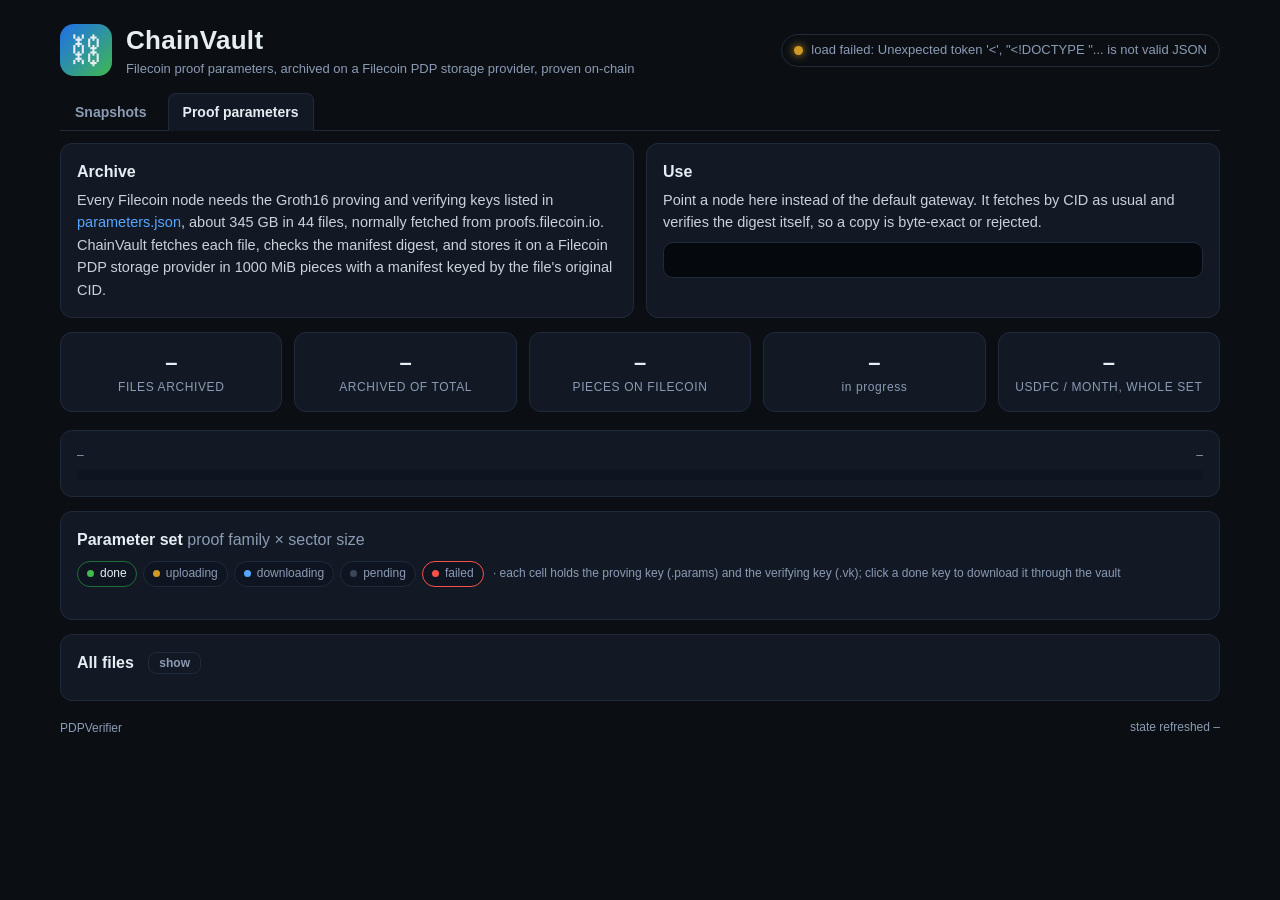
==== site/public/params.html @ 3fab4d81 "params page: correct set size (345 GB), in-progress label case" ====
<!doctype html>
<html lang="en">
<head>
<meta charset="utf-8">
<meta name="viewport" content="width=device-width, initial-scale=1">
<title>⛓ ChainVault · proof parameters</title>
<link rel="stylesheet" href="style.css">
<link rel="icon" type="image/svg+xml" href="favicon.svg">
</head>
<body>
<header>
  <div class="brand">
    <div class="logo">⛓</div>
    <div>
      <h1>ChainVault</h1>
      <div class="sub">Filecoin proof parameters, archived on a Filecoin PDP storage provider, proven on-chain</div>
    </div>
  </div>
  <div class="pill" id="livepill"><span class="dot"></span><span id="livetext">connecting</span></div>
</header>
<nav class="tabs"><a href="/">Snapshots</a><a class="active" href="/params.html">Proof parameters</a></nav>

<section class="intro">
  <div class="card"><h2>Archive</h2><p>Every Filecoin node needs the Groth16 proving and verifying keys listed in <a href="https://github.com/filecoin-project/filecoin-ffi/blob/master/parameters.json">parameters.json</a>, about 345 GB in 44 files, normally fetched from proofs.filecoin.io. ChainVault fetches each file, checks the manifest digest, and stores it on a Filecoin PDP storage provider in 1000 MiB pieces with a manifest keyed by the file's original CID.</p></div>
  <div class="card"><h2>Use</h2><p>Point a node here instead of the default gateway. It fetches by CID as usual and verifies the digest itself, so a copy is byte-exact or rejected.</p><div id="usebox" class="cmdbox"></div></div>
</section>

<section class="counters n5">
  <div class="counter"><div class="n" id="c-files">–</div><div class="l">files archived</div></div>
  <div class="counter"><div class="n" id="c-bytes">–</div><div class="l">archived of total</div></div>
  <div class="counter"><div class="n" id="c-pieces">–</div><div class="l">pieces on Filecoin</div></div>
  <div class="counter"><div class="n" id="c-inprogress">–</div><div class="l" id="l-inprogress" style="text-transform:none">in progress</div></div>
  <div class="counter"><div class="n" id="c-cost">–</div><div class="l">USDFC / month, whole set</div></div>
</section>

<section class="card progresscard">
  <div class="row between"><span id="progress-label" class="small muted">–</span><span id="progress-pct" class="small muted">–</span></div>
  <div class="bar big"><i id="progress-bar" style="width:0%"></i></div>
</section>

<section class="grid">
  <div class="card wide">
    <h2>Parameter set <span class="muted">proof family × sector size</span></h2>
    <div class="legend small muted"><span class="chip done">done</span><span class="chip uploading">uploading</span><span class="chip downloading">downloading</span><span class="chip pending">pending</span><span class="chip failed">failed</span> · each cell holds the proving key (.params) and the verifying key (.vk); click a done key to download it through the vault</div>
    <div style="overflow-x:auto"><table class="matrix" id="matrix"></table></div>
  </div>
  <div class="card wide">
    <h2>All files <button id="togglelist" class="secondary small-btn">show</button></h2>
    <div id="filelist" hidden></div>
  </div>
</section>

<footer>
  <span>PDPVerifier <code id="verifier"></code></span>
  <span>state refreshed <span id="refreshed">–</span></span>
</footer>
<script src="params.js"></script>
</body>
</html>
---- site/public/style.css ----
:root { --bg:#0b0f14; --card:#121924; --line:#1f2a3a; --fg:#e6edf3; --muted:#8b9bb4; --accent:#3fb950; --accent2:#58a6ff; --warn:#d29922; --bad:#f85149; }
* { box-sizing:border-box }
body { margin:0 auto; width:1200px; background:var(--bg); color:var(--fg); font:15px/1.45 -apple-system,Segoe UI,Roboto,Helvetica,Arial,sans-serif; padding:0 20px 40px }
html { background:var(--bg) }
header { display:flex; justify-content:space-between; align-items:center; padding:22px 0 10px; flex-wrap:wrap; gap:12px }
.brand { display:flex; gap:14px; align-items:center }
.logo { font-size:34px; width:52px; height:52px; display:grid; place-items:center; background:linear-gradient(135deg,#1f6feb,#3fb950); border-radius:14px }
h1 { margin:0; font-size:26px; letter-spacing:.3px }
.sub { color:var(--muted); font-size:13px }
.pill { display:flex; gap:8px; align-items:center; border:1px solid var(--line); border-radius:999px; padding:6px 12px; font-size:13px; color:var(--muted) }
.pill .dot { width:9px; height:9px; border-radius:50%; background:var(--warn); box-shadow:0 0 8px var(--warn) }
.pill.ok .dot { background:var(--accent); box-shadow:0 0 10px var(--accent); animation:pulse 2s infinite }
@keyframes pulse { 0%,100%{opacity:1} 50%{opacity:.45} }
.tabs { display:flex; gap:6px; margin:4px 0 12px; border-bottom:1px solid var(--line) }
.tabs a { padding:8px 14px; color:var(--muted); text-decoration:none; border:1px solid transparent; border-bottom:0; border-radius:8px 8px 0 0; font-weight:600; font-size:14px }
.tabs a.active { color:var(--fg); background:var(--card); border-color:var(--line); margin-bottom:-1px }
.tabs a:hover { color:var(--fg); text-decoration:none }
.counters.n5 { grid-template-columns:repeat(5,minmax(0,1fr)) }
.progresscard { margin-bottom:14px } .row.between { justify-content:space-between; margin-bottom:6px }
.bar.big { height:10px; margin:0 }
.legend { margin:0 0 10px } .legend .chip { margin-right:6px }
.chip { display:inline-flex; align-items:center; gap:6px; padding:3px 9px; border-radius:999px; border:1px solid var(--line); font-size:12px; color:var(--muted); background:#0e1520; text-decoration:none; white-space:nowrap }
.chip::before { content:""; width:7px; height:7px; border-radius:50%; background:#3b4656 }
.chip.done { color:var(--fg); border-color:#1f6f3b } .chip.done::before { background:var(--accent) }
.chip.uploading::before, .chip.splitting::before { background:var(--warn); animation:pulse 1.5s infinite }
.chip.downloading::before { background:var(--accent2); animation:pulse 1.5s infinite }
.chip.failed { border-color:var(--bad) } .chip.failed::before { background:var(--bad) }
a.chip:hover { color:var(--fg); border-color:var(--accent2); text-decoration:none }
.matrix { width:100%; border-collapse:separate; border-spacing:0; font-size:13px }
.matrix th { color:var(--muted); font-weight:500; text-align:left; padding:8px 10px; border-bottom:1px solid var(--line); white-space:nowrap }
.matrix th.fam { width:230px } .matrix th.sec { text-align:center }
.matrix td { padding:10px; border-bottom:1px solid var(--line); vertical-align:top }
.matrix td.fam { color:var(--fg); font-weight:600 } .matrix td.fam small { display:block; color:var(--muted); font-weight:400; font-family:ui-monospace,SFMono-Regular,Menlo,Consolas,monospace; font-size:11px; margin-top:2px }
.matrix td.cell { text-align:center } .matrix td.cell .chip { margin:2px 0 } .matrix td.cell .chip b { font-weight:600 } .matrix td.cell .chip span { color:var(--muted) }
.matrix td.empty { color:#3b4656; text-align:center }
.filelist table { width:100%; font-size:12.5px } .filelist td.mono { font-family:ui-monospace,SFMono-Regular,Menlo,Consolas,monospace; font-size:12px } .filelist td { white-space:nowrap } .filelist td.mono.name { max-width:520px; overflow:hidden; text-overflow:ellipsis }
.intro { margin:12px 0 14px; display:grid; grid-template-columns:1fr 1fr; gap:12px }
.intro .card p { margin:0; color:#c9d1d9; font-size:14.5px; line-height:1.55 }
.intro .card h2 { margin-bottom:6px }
.counters { display:grid; grid-template-columns:repeat(7,minmax(0,1fr)); gap:12px; margin:14px 0 18px }
.counter { background:var(--card); border:1px solid var(--line); border-radius:12px; padding:14px 16px; text-align:center }
.counter .n { font-size:22px; font-weight:700; font-variant-numeric:tabular-nums; white-space:nowrap; letter-spacing:-.2px }
.counter { padding:14px 14px }
.counter .l { color:var(--muted); font-size:12px; text-transform:uppercase; letter-spacing:.6px }
.grid { display:grid; grid-template-columns:1fr 1fr; gap:14px }
.card { background:var(--card); border:1px solid var(--line); border-radius:12px; padding:16px }
.card.wide { grid-column:1 / -1 }
h2 { margin:0 0 10px; font-size:16px }
.muted { color:var(--muted); font-weight:400 } .small { font-size:12px }
.snap { border-top:1px solid var(--line); padding:12px 0 }
.snap:first-child { border-top:0 }
.snap .head { display:flex; justify-content:space-between; flex-wrap:wrap; gap:8px; align-items:baseline }
.snap .h { font-size:18px; font-weight:700 } .snap .h small { color:var(--muted); font-weight:400; font-size:13px; margin-left:8px }
.tag { display:inline-block; font-size:11px; padding:2px 8px; border-radius:999px; border:1px solid var(--line); color:var(--muted); margin-left:6px }
.tag.done { color:var(--accent); border-color:var(--accent) } .tag.failed { color:var(--bad); border-color:var(--bad) } .tag.pruned { color:var(--muted) } .tag.warn-tag { color:var(--warn); border-color:var(--warn) } .tag.uploading,.tag.downloading,.tag.splitting { color:var(--warn); border-color:var(--warn) }
.kv { display:grid; grid-template-columns:130px 1fr; gap:3px 10px; font-size:13px; margin-top:6px }
.kv .k { color:var(--muted) }
code, .cmd { font-family:ui-monospace,SFMono-Regular,Menlo,Consolas,monospace; font-size:12.5px }
.cid { word-break:break-all }
a { color:var(--accent2); text-decoration:none } a:hover { text-decoration:underline }
details summary { cursor:pointer; color:var(--muted); font-size:13px }
table { width:100%; border-collapse:collapse; font-size:12.5px; margin-top:6px }
th, td { text-align:left; padding:4px 6px; border-bottom:1px solid var(--line); vertical-align:top }
th { color:var(--muted); font-weight:500 }
.ds { border-top:1px solid var(--line); padding:10px 0 }
.ds:first-child { border-top:0 }
.ds .t { display:flex; justify-content:space-between; align-items:baseline }
.bar { height:6px; background:#0e1520; border-radius:3px; overflow:hidden; margin:6px 0 }
.bar > i { display:block; height:100%; background:linear-gradient(90deg,var(--accent2),var(--accent)) }
.ok { color:var(--accent) } .bad { color:var(--bad) } .warn { color:var(--warn) }
.chainlist { display:flex; flex-direction:column; gap:0; margin-top:8px }
.link { padding:6px 10px; border:1px solid var(--line); border-radius:8px; background:#0e1520; font-size:12px }
.arrow { text-align:center; color:var(--muted); font-size:12px; line-height:1 }
.row { display:flex; gap:8px; align-items:center; flex-wrap:wrap; margin-bottom:8px }
input { background:#0e1520; border:1px solid var(--line); color:var(--fg); padding:8px 10px; border-radius:8px; min-width:220px }
button { background:var(--accent2); color:#04101e; border:0; padding:9px 14px; border-radius:8px; font-weight:600; cursor:pointer }
button:disabled { opacity:.5; cursor:default }
button.secondary { background:transparent; color:var(--muted); border:1px solid var(--line) }
button.small-btn { font-size:12px; padding:3px 10px; margin-left:10px; vertical-align:middle }
.snap.compact { padding:6px 0; display:flex; gap:14px; align-items:baseline; font-size:13px }
.snap.compact .h { font-size:14px }
.log .l-ts { color:#566579 } .log .l-ok { color:var(--accent) } .log .l-bad { color:var(--bad) } .log .l-warn { color:var(--warn) } .log .l-cmd { color:var(--accent2) } .log .l-forest { color:#b392f0 } .log .l-step { color:#c9d1d9 }
.log { background:#05080c; border:1px solid var(--line); border-radius:8px; padding:12px; height:280px; overflow:auto; margin:0 0 8px; white-space:pre-wrap; font-size:12.5px }
.cmdbox { position:relative; background:#05080c; border:1px solid var(--line); border-radius:10px; margin:8px 0 0; padding:16px 18px 18px; font-family:ui-monospace,SFMono-Regular,Menlo,Consolas,monospace; font-size:13px; line-height:1.8; white-space:pre-wrap; word-break:break-all; color:#e6edf3 }
.cmdbox .copy { position:absolute; top:10px; right:10px; background:#0b1119; color:var(--muted); border:1px solid var(--line); padding:3px 10px; font-size:12px; font-weight:500 }
.cmdbox .copy:hover { color:var(--fg) }
.cmdbox .prompt { color:var(--accent); user-select:none; margin-right:10px }
.cmdbox .kw { color:var(--accent2) } .cmdbox .flag { color:#b392f0 } .cmdbox .url { color:#79c0ff } .cmdbox .cm { color:#566579; display:block; margin-top:10px }
footer { display:flex; justify-content:space-between; color:var(--muted); font-size:12px; margin-top:18px; flex-wrap:wrap; gap:8px }
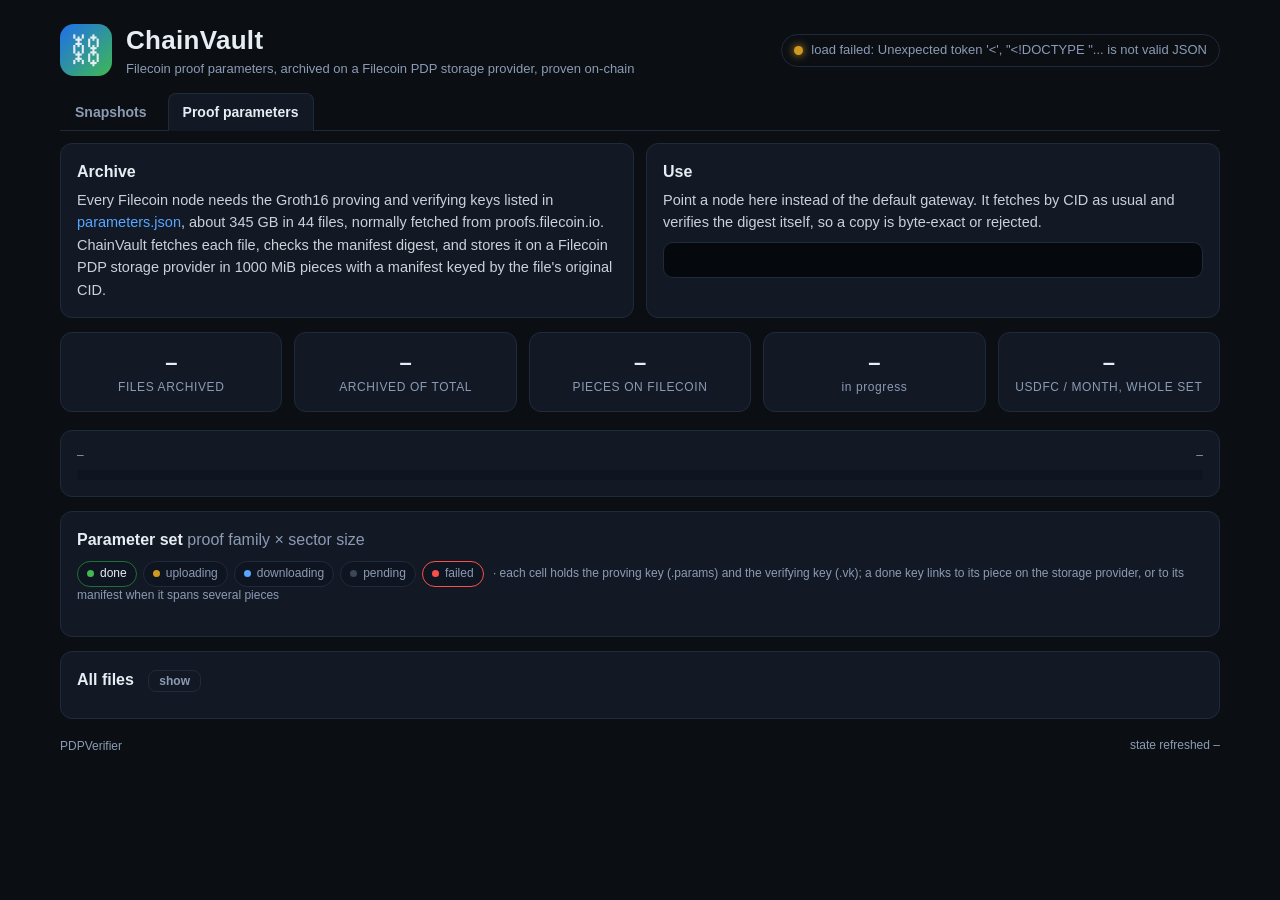
==== commit e1f2d322: "params: chips link to the storage provider's piece or the manifest; vault endpoint reserved for node" ====
--- a/site/public/params.html
+++ b/site/public/params.html
@@ -41,7 +41,7 @@
 <section class="grid">
   <div class="card wide">
     <h2>Parameter set <span class="muted">proof family × sector size</span></h2>
-    <div class="legend small muted"><span class="chip done">done</span><span class="chip uploading">uploading</span><span class="chip downloading">downloading</span><span class="chip pending">pending</span><span class="chip failed">failed</span> · each cell holds the proving key (.params) and the verifying key (.vk); click a done key to download it through the vault</div>
+    <div class="legend small muted"><span class="chip done">done</span><span class="chip uploading">uploading</span><span class="chip downloading">downloading</span><span class="chip pending">pending</span><span class="chip failed">failed</span> · each cell holds the proving key (.params) and the verifying key (.vk); a done key links to its piece on the storage provider, or to its manifest when it spans several pieces</div>
     <div style="overflow-x:auto"><table class="matrix" id="matrix"></table></div>
   </div>
   <div class="card wide">
--- a/site/public/style.css
+++ b/site/public/style.css
@@ -31,7 +31,7 @@
 .matrix th.fam { width:230px } .matrix th.sec { text-align:center }
 .matrix td { padding:10px; border-bottom:1px solid var(--line); vertical-align:top }
 .matrix td.fam { color:var(--fg); font-weight:600 } .matrix td.fam small { display:block; color:var(--muted); font-weight:400; font-family:ui-monospace,SFMono-Regular,Menlo,Consolas,monospace; font-size:11px; margin-top:2px }
-.matrix td.cell { text-align:center } .matrix td.cell .chip { margin:2px 0 } .matrix td.cell .chip b { font-weight:600 } .matrix td.cell .chip span { color:var(--muted) }
+.matrix td.cell { text-align:center } .matrix td.cell .chip { margin:2px 0; width:150px; justify-content:flex-start; box-sizing:border-box } .matrix td.cell .chip b { font-weight:600; width:56px; text-align:left } .matrix td.cell .chip span { color:var(--muted); margin-left:auto }
 .matrix td.empty { color:#3b4656; text-align:center }
 .filelist table { width:100%; font-size:12.5px } .filelist td.mono { font-family:ui-monospace,SFMono-Regular,Menlo,Consolas,monospace; font-size:12px } .filelist td { white-space:nowrap } .filelist td.mono.name { max-width:520px; overflow:hidden; text-overflow:ellipsis }
 .intro { margin:12px 0 14px; display:grid; grid-template-columns:1fr 1fr; gap:12px }
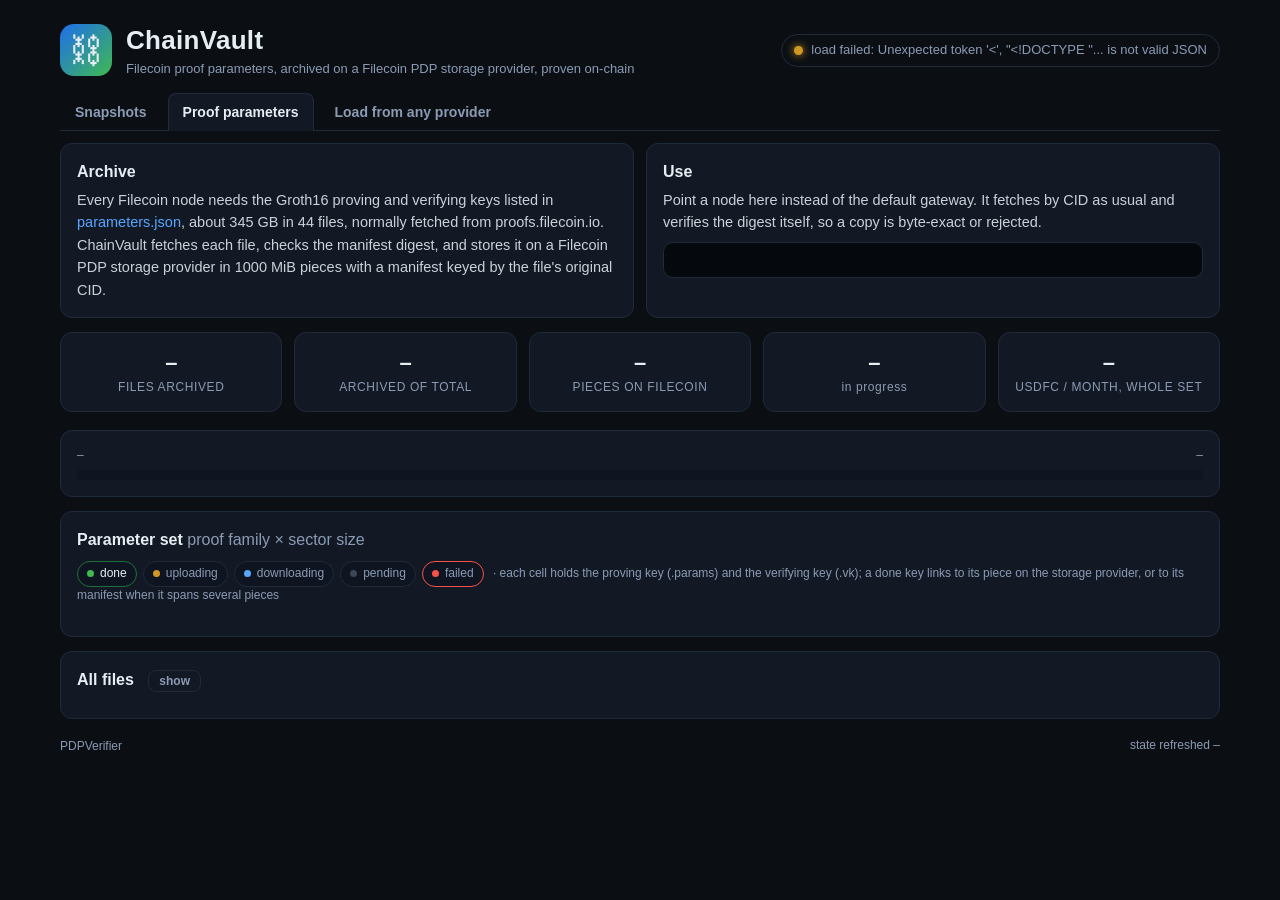
==== commit 1f67943a: "Load-from-any-provider tab: IPNI lookup, direct CAR fetch, per-block verification, DuckDB WASM in th" ====
--- a/site/public/params.html
+++ b/site/public/params.html
@@ -18,7 +18,7 @@
   </div>
   <div class="pill" id="livepill"><span class="dot"></span><span id="livetext">connecting</span></div>
 </header>
-<nav class="tabs"><a href="/">Snapshots</a><a class="active" href="/params.html">Proof parameters</a></nav>
+<nav class="tabs"><a href="/">Snapshots</a><a class="active" href="/params.html">Proof parameters</a><a href="/query.html">Load from any provider</a></nav>
 
 <section class="intro">
   <div class="card"><h2>Archive</h2><p>Every Filecoin node needs the Groth16 proving and verifying keys listed in <a href="https://github.com/filecoin-project/filecoin-ffi/blob/master/parameters.json">parameters.json</a>, about 345 GB in 44 files, normally fetched from proofs.filecoin.io. ChainVault fetches each file, checks the manifest digest, and stores it on a Filecoin PDP storage provider in 1000 MiB pieces with a manifest keyed by the file's original CID.</p></div>
--- a/site/public/style.css
+++ b/site/public/style.css
@@ -15,6 +15,9 @@
 .tabs a { padding:8px 14px; color:var(--muted); text-decoration:none; border:1px solid transparent; border-bottom:0; border-radius:8px 8px 0 0; font-weight:600; font-size:14px }
 .tabs a.active { color:var(--fg); background:var(--card); border-color:var(--line); margin-bottom:-1px }
 .tabs a:hover { color:var(--fg); text-decoration:none }
+.providers { display:grid; grid-template-columns:repeat(auto-fit,minmax(360px,1fr)); gap:12px; margin-top:12px }
+.provcard { display:flex; align-items:center; gap:14px; padding:12px 14px; border:1px solid var(--line); border-radius:10px; background:#0e1520 }
+.provcard > div:first-child { flex:1 }
 .counters.n5 { grid-template-columns:repeat(5,minmax(0,1fr)) }
 .progresscard { margin-bottom:14px } .row.between { justify-content:space-between; margin-bottom:6px }
 .bar.big { height:10px; margin:0 }
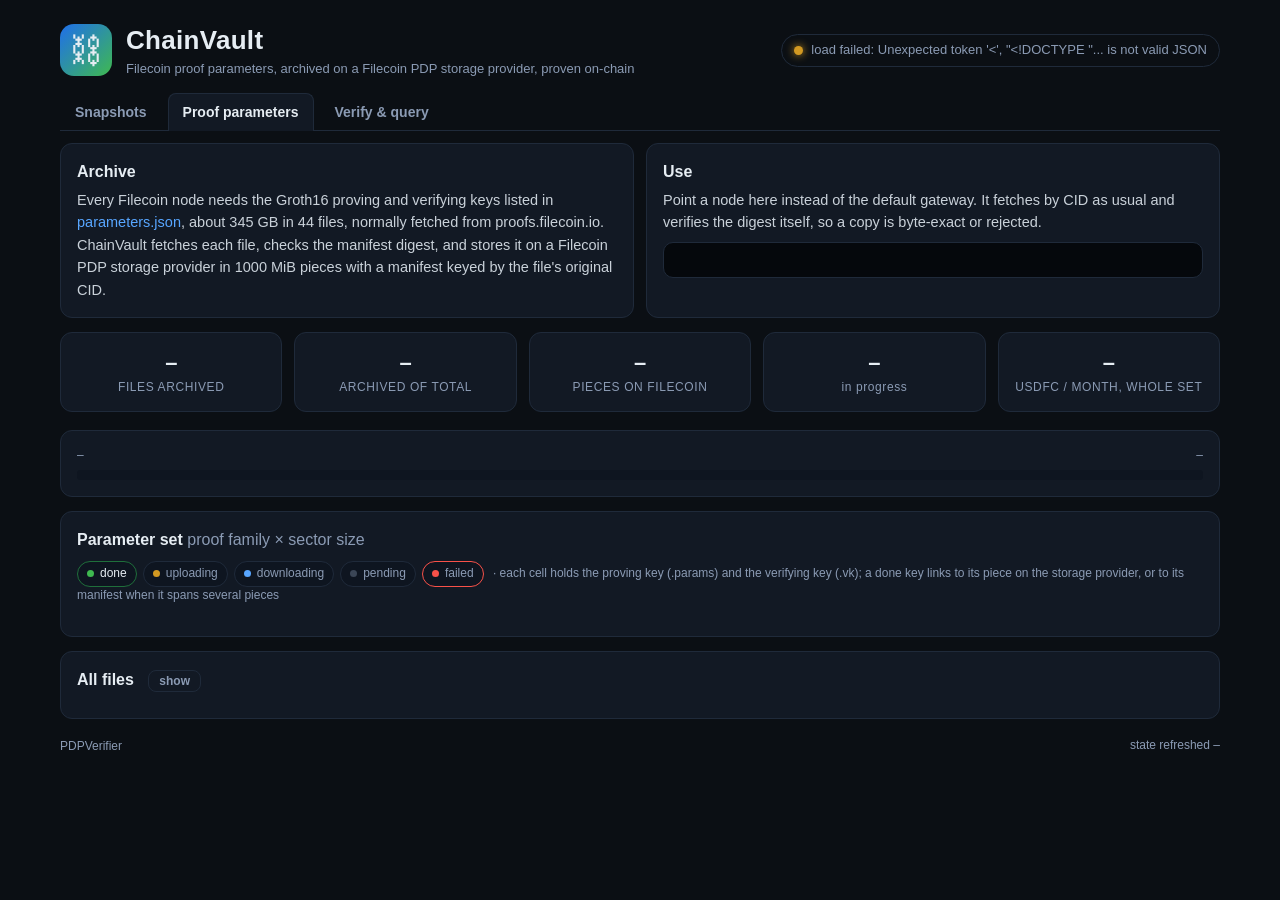
==== commit 1b59c7bc: "verify & query tab: renamed, numbered steps, uniform provider cards, copies comparison table with ve" ====
--- a/site/public/params.html
+++ b/site/public/params.html
@@ -18,7 +18,7 @@
   </div>
   <div class="pill" id="livepill"><span class="dot"></span><span id="livetext">connecting</span></div>
 </header>
-<nav class="tabs"><a href="/">Snapshots</a><a class="active" href="/params.html">Proof parameters</a><a href="/query.html">Load from any provider</a></nav>
+<nav class="tabs"><a href="/">Snapshots</a><a class="active" href="/params.html">Proof parameters</a><a href="/query.html">Verify &amp; query</a></nav>
 
 <section class="intro">
   <div class="card"><h2>Archive</h2><p>Every Filecoin node needs the Groth16 proving and verifying keys listed in <a href="https://github.com/filecoin-project/filecoin-ffi/blob/master/parameters.json">parameters.json</a>, about 345 GB in 44 files, normally fetched from proofs.filecoin.io. ChainVault fetches each file, checks the manifest digest, and stores it on a Filecoin PDP storage provider in 1000 MiB pieces with a manifest keyed by the file's original CID.</p></div>
--- a/site/public/style.css
+++ b/site/public/style.css
@@ -15,9 +15,14 @@
 .tabs a { padding:8px 14px; color:var(--muted); text-decoration:none; border:1px solid transparent; border-bottom:0; border-radius:8px 8px 0 0; font-weight:600; font-size:14px }
 .tabs a.active { color:var(--fg); background:var(--card); border-color:var(--line); margin-bottom:-1px }
 .tabs a:hover { color:var(--fg); text-decoration:none }
-.providers { display:grid; grid-template-columns:repeat(auto-fit,minmax(360px,1fr)); gap:12px; margin-top:12px }
-.provcard { display:flex; align-items:center; gap:14px; padding:12px 14px; border:1px solid var(--line); border-radius:10px; background:#0e1520 }
-.provcard > div:first-child { flex:1 }
+.cidrow { margin:4px 0 14px } .cidrow input { flex:1; min-width:320px; font-family:ui-monospace,SFMono-Regular,Menlo,Consolas,monospace; font-size:13px; padding:10px 12px }
+.providers { display:grid; grid-template-columns:repeat(auto-fill,minmax(300px,1fr)); gap:12px }
+.provcard { display:flex; flex-direction:column; gap:6px; padding:14px 16px; border:1px solid var(--line); border-radius:10px; background:#0e1520 }
+.provcard .pname { font-weight:700; font-size:15px } .provcard .phost { font-family:ui-monospace,SFMono-Regular,Menlo,Consolas,monospace; font-size:12px; color:var(--muted) } .provcard .ploc { color:var(--muted); font-size:12px }
+.provcard button { margin-top:8px; width:100% } .provcard .pstatus { font-size:12px; color:var(--muted); min-height:16px } .provcard .pstatus.ok { color:var(--accent) } .provcard .pstatus.bad { color:var(--bad) }
+.verdict { margin:0 0 10px; font-size:14px } .verdict.ok { color:var(--accent) } .verdict.bad { color:var(--bad) }
+.loads { width:100%; border-collapse:collapse; font-size:13px } .loads th { text-align:left; color:var(--muted); font-weight:500; padding:6px 10px; border-bottom:1px solid var(--line) } .loads td { padding:8px 10px; border-bottom:1px solid var(--line); vertical-align:top } .loads td.mono { font-family:ui-monospace,SFMono-Regular,Menlo,Consolas,monospace; font-size:12px; word-break:break-all }
+#results th, #results td { white-space:nowrap; padding:6px 10px } #results th { position:sticky; top:0; background:var(--card) }
 .counters.n5 { grid-template-columns:repeat(5,minmax(0,1fr)) }
 .progresscard { margin-bottom:14px } .row.between { justify-content:space-between; margin-bottom:6px }
 .bar.big { height:10px; margin:0 }
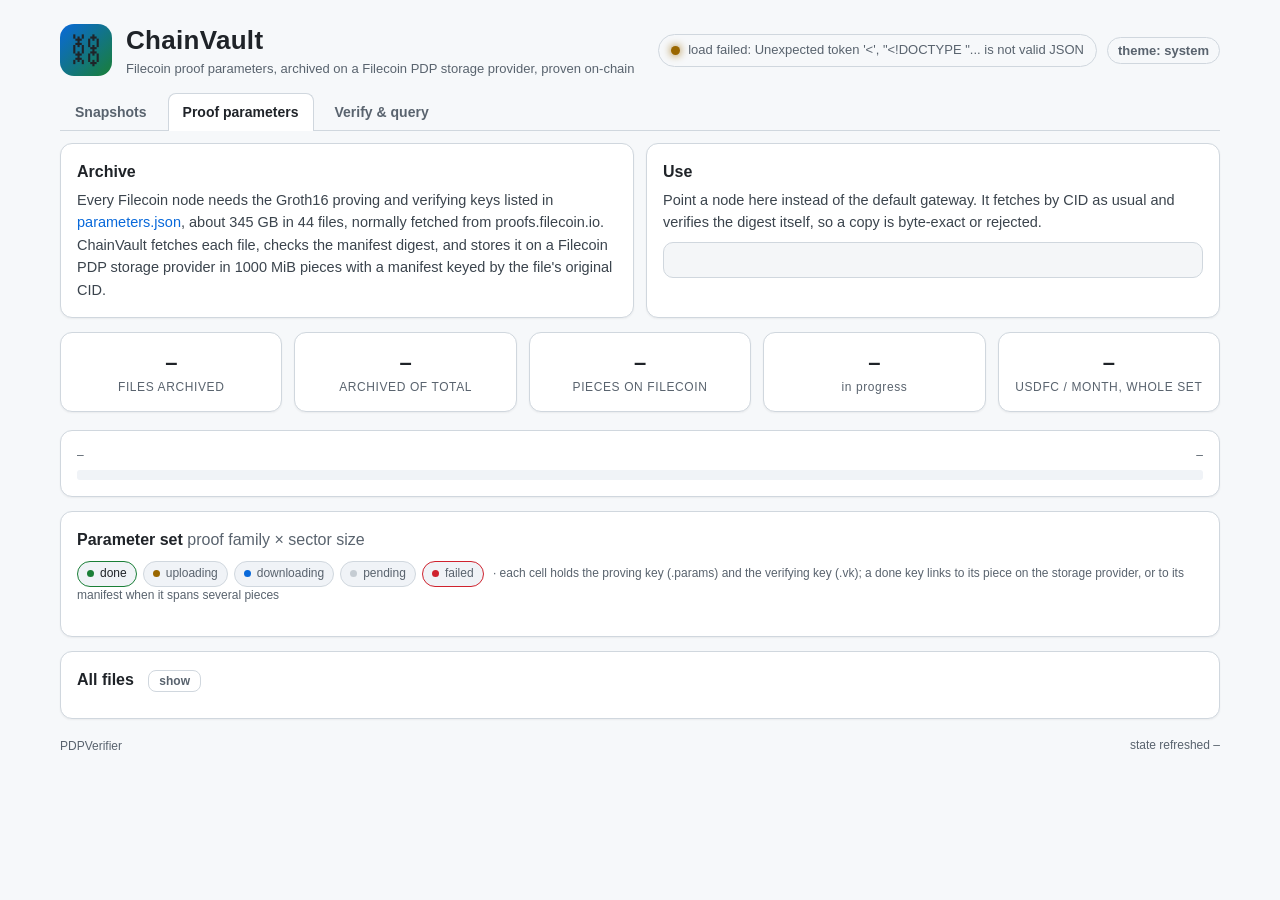
==== commit 0f8dce66: "light mode: tokenised palette, system preference by default, header toggle with localStorage, ?theme" ====
--- a/site/public/params.html
+++ b/site/public/params.html
@@ -4,6 +4,7 @@
 <meta charset="utf-8">
 <meta name="viewport" content="width=device-width, initial-scale=1">
 <title>⛓ ChainVault · proof parameters</title>
+<script src="theme.js"></script>
 <link rel="stylesheet" href="style.css">
 <link rel="icon" type="image/svg+xml" href="favicon.svg">
 </head>
@@ -16,7 +17,9 @@
       <div class="sub">Filecoin proof parameters, archived on a Filecoin PDP storage provider, proven on-chain</div>
     </div>
   </div>
+  <div class="headright">
   <div class="pill" id="livepill"><span class="dot"></span><span id="livetext">connecting</span></div>
+  </div>
 </header>
 <nav class="tabs"><a href="/">Snapshots</a><a class="active" href="/params.html">Proof parameters</a><a href="/query.html">Verify &amp; query</a></nav>
 
--- a/site/public/style.css
+++ b/site/public/style.css
@@ -1,10 +1,12 @@
-:root { --bg:#0b0f14; --card:#121924; --line:#1f2a3a; --fg:#e6edf3; --muted:#8b9bb4; --accent:#3fb950; --accent2:#58a6ff; --warn:#d29922; --bad:#f85149; }
+:root { color-scheme:dark; --bg:#0b0f14; --card:#121924; --surface:#0e1520; --term:#05080c; --bar:#0b1119; --line:#1f2a3a; --fg:#e6edf3; --fg2:#c9d1d9; --muted:#8b9bb4; --dim:#566579; --dot:#3b4656; --accent:#3fb950; --accent2:#58a6ff; --sky:#79c0ff; --purple:#b392f0; --warn:#d29922; --bad:#f85149; --done-border:#1f6f3b; --btn-fg:#04101e; --logo-a:#1f6feb; --logo-b:#3fb950; --shadow:none }
+:root[data-theme="light"] { color-scheme:light; --bg:#f6f8fa; --card:#ffffff; --surface:#f0f3f7; --term:#f4f6f8; --bar:#eaeef3; --line:#d0d7de; --fg:#1f2328; --fg2:#3b444d; --muted:#59636e; --dim:#8b949e; --dot:#c5ccd3; --accent:#1a7f37; --accent2:#0969da; --sky:#0a5bc4; --purple:#6639ba; --warn:#9a6700; --bad:#cf222e; --done-border:#1a7f37; --btn-fg:#ffffff; --logo-a:#0969da; --logo-b:#1a7f37; --shadow:0 1px 2px rgba(31,35,40,.06) }
+@media (prefers-color-scheme: light) { :root:not([data-theme="dark"]) { color-scheme:light; --bg:#f6f8fa; --card:#ffffff; --surface:#f0f3f7; --term:#f4f6f8; --bar:#eaeef3; --line:#d0d7de; --fg:#1f2328; --fg2:#3b444d; --muted:#59636e; --dim:#8b949e; --dot:#c5ccd3; --accent:#1a7f37; --accent2:#0969da; --sky:#0a5bc4; --purple:#6639ba; --warn:#9a6700; --bad:#cf222e; --done-border:#1a7f37; --btn-fg:#ffffff; --logo-a:#0969da; --logo-b:#1a7f37; --shadow:0 1px 2px rgba(31,35,40,.06) } }
 * { box-sizing:border-box }
 body { margin:0 auto; width:1200px; background:var(--bg); color:var(--fg); font:15px/1.45 -apple-system,Segoe UI,Roboto,Helvetica,Arial,sans-serif; padding:0 20px 40px }
 html { background:var(--bg) }
 header { display:flex; justify-content:space-between; align-items:center; padding:22px 0 10px; flex-wrap:wrap; gap:12px }
 .brand { display:flex; gap:14px; align-items:center }
-.logo { font-size:34px; width:52px; height:52px; display:grid; place-items:center; background:linear-gradient(135deg,#1f6feb,#3fb950); border-radius:14px }
+.logo { font-size:34px; width:52px; height:52px; display:grid; place-items:center; background:linear-gradient(135deg,var(--logo-a),var(--logo-b)); border-radius:14px }
 h1 { margin:0; font-size:26px; letter-spacing:.3px }
 .sub { color:var(--muted); font-size:13px }
 .pill { display:flex; gap:8px; align-items:center; border:1px solid var(--line); border-radius:999px; padding:6px 12px; font-size:13px; color:var(--muted) }
@@ -16,20 +18,20 @@
 .tabs a.active { color:var(--fg); background:var(--card); border-color:var(--line); margin-bottom:-1px }
 .tabs a:hover { color:var(--fg); text-decoration:none }
 .cidrow { margin:4px 0 14px } .cidrow input { flex:1; min-width:320px; font-family:ui-monospace,SFMono-Regular,Menlo,Consolas,monospace; font-size:13px; padding:10px 12px }
-.providers { display:grid; grid-template-columns:repeat(auto-fill,minmax(300px,1fr)); gap:12px }
-.provcard { display:flex; flex-direction:column; gap:6px; padding:14px 16px; border:1px solid var(--line); border-radius:10px; background:#0e1520 }
+.providers { display:grid; grid-template-columns:repeat(2,minmax(0,1fr)); gap:12px }
+.provcard { display:flex; flex-direction:column; gap:6px; padding:14px 16px; border:1px solid var(--line); border-radius:10px; background:var(--surface) }
 .provcard .pname { font-weight:700; font-size:15px } .provcard .phost { font-family:ui-monospace,SFMono-Regular,Menlo,Consolas,monospace; font-size:12px; color:var(--muted) } .provcard .ploc { color:var(--muted); font-size:12px }
 .provcard button { margin-top:8px; width:100% } .provcard .pstatus { font-size:12px; color:var(--muted); min-height:16px } .provcard .pstatus.ok { color:var(--accent) } .provcard .pstatus.bad { color:var(--bad) }
 .verdict { margin:0 0 10px; font-size:14px } .verdict.ok { color:var(--accent) } .verdict.bad { color:var(--bad) }
 .loads { width:100%; border-collapse:collapse; font-size:13px } .loads th { text-align:left; color:var(--muted); font-weight:500; padding:6px 10px; border-bottom:1px solid var(--line) } .loads td { padding:8px 10px; border-bottom:1px solid var(--line); vertical-align:top } .loads td.mono { font-family:ui-monospace,SFMono-Regular,Menlo,Consolas,monospace; font-size:12px; word-break:break-all }
 #results th, #results td { white-space:nowrap; padding:6px 10px } #results th { position:sticky; top:0; background:var(--card) }
 .counters.n5 { grid-template-columns:repeat(5,minmax(0,1fr)) }
-.progresscard { margin-bottom:14px } .row.between { justify-content:space-between; margin-bottom:6px }
+body > section.card { margin-bottom:14px } .row.between { justify-content:space-between; margin-bottom:6px }
 .bar.big { height:10px; margin:0 }
 .legend { margin:0 0 10px } .legend .chip { margin-right:6px }
-.chip { display:inline-flex; align-items:center; gap:6px; padding:3px 9px; border-radius:999px; border:1px solid var(--line); font-size:12px; color:var(--muted); background:#0e1520; text-decoration:none; white-space:nowrap }
-.chip::before { content:""; width:7px; height:7px; border-radius:50%; background:#3b4656 }
-.chip.done { color:var(--fg); border-color:#1f6f3b } .chip.done::before { background:var(--accent) }
+.chip { display:inline-flex; align-items:center; gap:6px; padding:3px 9px; border-radius:999px; border:1px solid var(--line); font-size:12px; color:var(--muted); background:var(--surface); text-decoration:none; white-space:nowrap }
+.chip::before { content:""; width:7px; height:7px; border-radius:50%; background:var(--dot) }
+.chip.done { color:var(--fg); border-color:var(--done-border) } .chip.done::before { background:var(--accent) }
 .chip.uploading::before, .chip.splitting::before { background:var(--warn); animation:pulse 1.5s infinite }
 .chip.downloading::before { background:var(--accent2); animation:pulse 1.5s infinite }
 .chip.failed { border-color:var(--bad) } .chip.failed::before { background:var(--bad) }
@@ -40,18 +42,18 @@
 .matrix td { padding:10px; border-bottom:1px solid var(--line); vertical-align:top }
 .matrix td.fam { color:var(--fg); font-weight:600 } .matrix td.fam small { display:block; color:var(--muted); font-weight:400; font-family:ui-monospace,SFMono-Regular,Menlo,Consolas,monospace; font-size:11px; margin-top:2px }
 .matrix td.cell { text-align:center } .matrix td.cell .chip { margin:2px 0; width:150px; justify-content:flex-start; box-sizing:border-box } .matrix td.cell .chip b { font-weight:600; width:56px; text-align:left } .matrix td.cell .chip span { color:var(--muted); margin-left:auto }
-.matrix td.empty { color:#3b4656; text-align:center }
+.matrix td.empty { color:var(--dot); text-align:center }
 .filelist table { width:100%; font-size:12.5px } .filelist td.mono { font-family:ui-monospace,SFMono-Regular,Menlo,Consolas,monospace; font-size:12px } .filelist td { white-space:nowrap } .filelist td.mono.name { max-width:520px; overflow:hidden; text-overflow:ellipsis }
 .intro { margin:12px 0 14px; display:grid; grid-template-columns:1fr 1fr; gap:12px }
-.intro .card p { margin:0; color:#c9d1d9; font-size:14.5px; line-height:1.55 }
+.intro .card p { margin:0; color:var(--fg2); font-size:14.5px; line-height:1.55 }
 .intro .card h2 { margin-bottom:6px }
 .counters { display:grid; grid-template-columns:repeat(7,minmax(0,1fr)); gap:12px; margin:14px 0 18px }
-.counter { background:var(--card); border:1px solid var(--line); border-radius:12px; padding:14px 16px; text-align:center }
+.counter { background:var(--card); border:1px solid var(--line); border-radius:12px; padding:14px 16px; text-align:center; box-shadow:var(--shadow) }
 .counter .n { font-size:22px; font-weight:700; font-variant-numeric:tabular-nums; white-space:nowrap; letter-spacing:-.2px }
 .counter { padding:14px 14px }
 .counter .l { color:var(--muted); font-size:12px; text-transform:uppercase; letter-spacing:.6px }
 .grid { display:grid; grid-template-columns:1fr 1fr; gap:14px }
-.card { background:var(--card); border:1px solid var(--line); border-radius:12px; padding:16px }
+.card { background:var(--card); border:1px solid var(--line); border-radius:12px; padding:16px; box-shadow:var(--shadow) }
 .card.wide { grid-column:1 / -1 }
 h2 { margin:0 0 10px; font-size:16px }
 .muted { color:var(--muted); font-weight:400 } .small { font-size:12px }
@@ -73,25 +75,29 @@
 .ds { border-top:1px solid var(--line); padding:10px 0 }
 .ds:first-child { border-top:0 }
 .ds .t { display:flex; justify-content:space-between; align-items:baseline }
-.bar { height:6px; background:#0e1520; border-radius:3px; overflow:hidden; margin:6px 0 }
+.bar { height:6px; background:var(--surface); border-radius:3px; overflow:hidden; margin:6px 0 }
 .bar > i { display:block; height:100%; background:linear-gradient(90deg,var(--accent2),var(--accent)) }
 .ok { color:var(--accent) } .bad { color:var(--bad) } .warn { color:var(--warn) }
 .chainlist { display:flex; flex-direction:column; gap:0; margin-top:8px }
-.link { padding:6px 10px; border:1px solid var(--line); border-radius:8px; background:#0e1520; font-size:12px }
+.link { padding:6px 10px; border:1px solid var(--line); border-radius:8px; background:var(--surface); font-size:12px }
 .arrow { text-align:center; color:var(--muted); font-size:12px; line-height:1 }
 .row { display:flex; gap:8px; align-items:center; flex-wrap:wrap; margin-bottom:8px }
-input { background:#0e1520; border:1px solid var(--line); color:var(--fg); padding:8px 10px; border-radius:8px; min-width:220px }
-button { background:var(--accent2); color:#04101e; border:0; padding:9px 14px; border-radius:8px; font-weight:600; cursor:pointer }
+input { background:var(--surface); border:1px solid var(--line); color:var(--fg); padding:8px 10px; border-radius:8px; min-width:220px }
+button { background:var(--accent2); color:var(--btn-fg); border:0; padding:9px 14px; border-radius:8px; font-weight:600; cursor:pointer }
 button:disabled { opacity:.5; cursor:default }
 button.secondary { background:transparent; color:var(--muted); border:1px solid var(--line) }
 button.small-btn { font-size:12px; padding:3px 10px; margin-left:10px; vertical-align:middle }
 .snap.compact { padding:6px 0; display:flex; gap:14px; align-items:baseline; font-size:13px }
 .snap.compact .h { font-size:14px }
-.log .l-ts { color:#566579 } .log .l-ok { color:var(--accent) } .log .l-bad { color:var(--bad) } .log .l-warn { color:var(--warn) } .log .l-cmd { color:var(--accent2) } .log .l-forest { color:#b392f0 } .log .l-step { color:#c9d1d9 }
-.log { background:#05080c; border:1px solid var(--line); border-radius:8px; padding:12px; height:280px; overflow:auto; margin:0 0 8px; white-space:pre-wrap; font-size:12.5px }
-.cmdbox { position:relative; background:#05080c; border:1px solid var(--line); border-radius:10px; margin:8px 0 0; padding:16px 18px 18px; font-family:ui-monospace,SFMono-Regular,Menlo,Consolas,monospace; font-size:13px; line-height:1.8; white-space:pre-wrap; word-break:break-all; color:#e6edf3 }
-.cmdbox .copy { position:absolute; top:10px; right:10px; background:#0b1119; color:var(--muted); border:1px solid var(--line); padding:3px 10px; font-size:12px; font-weight:500 }
+.log .l-ts { color:var(--dim) } .log .l-ok { color:var(--accent) } .log .l-bad { color:var(--bad) } .log .l-warn { color:var(--warn) } .log .l-cmd { color:var(--accent2) } .log .l-forest { color:var(--purple) } .log .l-step { color:var(--fg2) }
+.log { background:var(--term); border:1px solid var(--line); border-radius:8px; padding:12px; height:280px; overflow:auto; margin:0 0 8px; white-space:pre-wrap; font-size:12.5px }
+.cmdbox { position:relative; background:var(--term); border:1px solid var(--line); border-radius:10px; margin:8px 0 0; padding:16px 18px 18px; font-family:ui-monospace,SFMono-Regular,Menlo,Consolas,monospace; font-size:13px; line-height:1.8; white-space:pre-wrap; word-break:break-all; color:var(--fg) }
+.cmdbox .copy { position:absolute; top:10px; right:10px; background:var(--bar); color:var(--muted); border:1px solid var(--line); padding:3px 10px; font-size:12px; font-weight:500 }
 .cmdbox .copy:hover { color:var(--fg) }
 .cmdbox .prompt { color:var(--accent); user-select:none; margin-right:10px }
-.cmdbox .kw { color:var(--accent2) } .cmdbox .flag { color:#b392f0 } .cmdbox .url { color:#79c0ff } .cmdbox .cm { color:#566579; display:block; margin-top:10px }
+.cmdbox .kw { color:var(--accent2) } .cmdbox .flag { color:var(--purple) } .cmdbox .url { color:var(--sky) } .cmdbox .cm { color:var(--dim); display:block; margin-top:10px }
 footer { display:flex; justify-content:space-between; color:var(--muted); font-size:12px; margin-top:18px; flex-wrap:wrap; gap:8px }
+
+.themebtn { background:transparent; color:var(--muted); border:1px solid var(--line); padding:5px 10px; border-radius:999px; font-size:13px; margin-left:10px }
+.themebtn:hover { color:var(--fg) }
+.headright { display:flex; align-items:center }
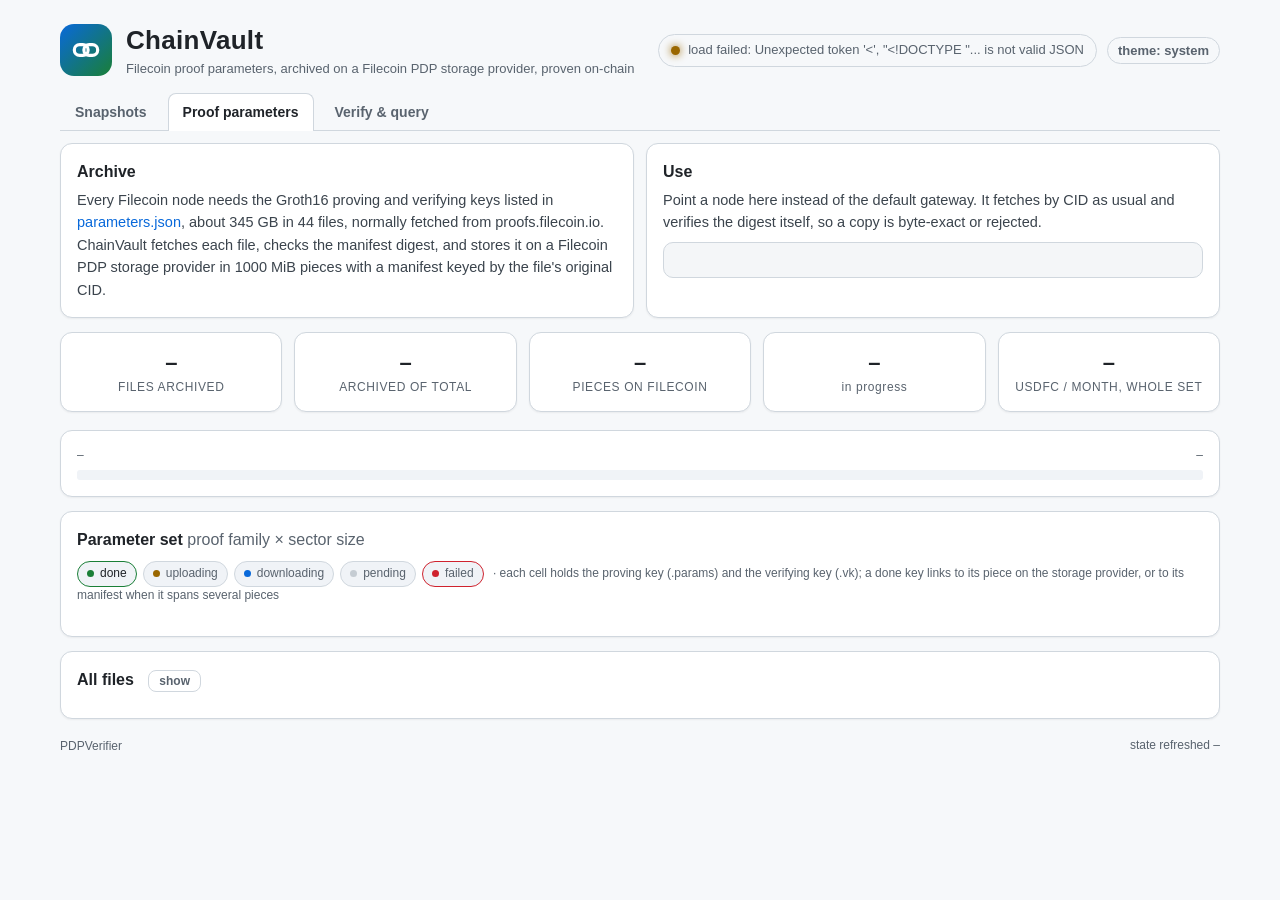
==== commit 6400b3eb: "site: logo uses the white-links SVG in both themes" ====
--- a/site/public/params.html
+++ b/site/public/params.html
@@ -11,7 +11,7 @@
 <body>
 <header>
   <div class="brand">
-    <div class="logo">⛓</div>
+    <div class="logo"><svg viewBox="0 0 64 64" width="34" height="34" aria-hidden="true"><g fill="none" stroke="#fff" stroke-width="6" stroke-linecap="round"><rect x="10" y="22" width="26" height="20" rx="10"/><rect x="28" y="22" width="26" height="20" rx="10"/></g></svg></div>
     <div>
       <h1>ChainVault</h1>
       <div class="sub">Filecoin proof parameters, archived on a Filecoin PDP storage provider, proven on-chain</div>
--- a/site/public/style.css
+++ b/site/public/style.css
@@ -6,7 +6,7 @@
 html { background:var(--bg) }
 header { display:flex; justify-content:space-between; align-items:center; padding:22px 0 10px; flex-wrap:wrap; gap:12px }
 .brand { display:flex; gap:14px; align-items:center }
-.logo { font-size:34px; width:52px; height:52px; display:grid; place-items:center; background:linear-gradient(135deg,var(--logo-a),var(--logo-b)); border-radius:14px }
+.logo { width:52px; height:52px; display:grid; place-items:center; background:linear-gradient(135deg,var(--logo-a),var(--logo-b)); border-radius:14px }
 h1 { margin:0; font-size:26px; letter-spacing:.3px }
 .sub { color:var(--muted); font-size:13px }
 .pill { display:flex; gap:8px; align-items:center; border:1px solid var(--line); border-radius:999px; padding:6px 12px; font-size:13px; color:var(--muted) }
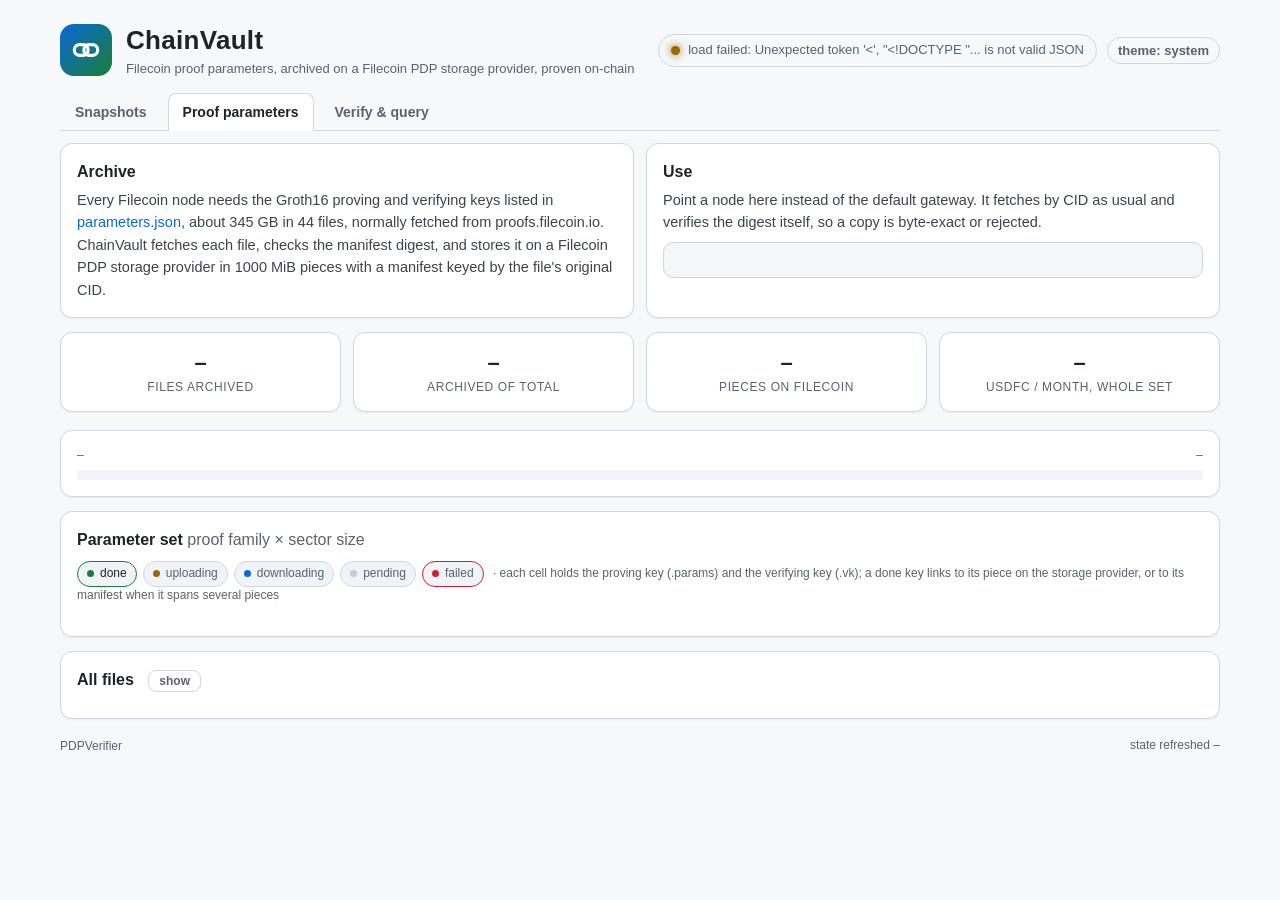
==== commit 40d469b9: "params page: drop the in-progress tile, four counters" ====
--- a/site/public/params.html
+++ b/site/public/params.html
@@ -28,11 +28,10 @@
   <div class="card"><h2>Use</h2><p>Point a node here instead of the default gateway. It fetches by CID as usual and verifies the digest itself, so a copy is byte-exact or rejected.</p><div id="usebox" class="cmdbox"></div></div>
 </section>
 
-<section class="counters n5">
+<section class="counters n4">
   <div class="counter"><div class="n" id="c-files">–</div><div class="l">files archived</div></div>
   <div class="counter"><div class="n" id="c-bytes">–</div><div class="l">archived of total</div></div>
   <div class="counter"><div class="n" id="c-pieces">–</div><div class="l">pieces on Filecoin</div></div>
-  <div class="counter"><div class="n" id="c-inprogress">–</div><div class="l" id="l-inprogress" style="text-transform:none">in progress</div></div>
   <div class="counter"><div class="n" id="c-cost">–</div><div class="l">USDFC / month, whole set</div></div>
 </section>
 
--- a/site/public/style.css
+++ b/site/public/style.css
@@ -25,7 +25,7 @@
 .verdict { margin:0 0 10px; font-size:14px } .verdict.ok { color:var(--accent) } .verdict.bad { color:var(--bad) }
 .loads { width:100%; border-collapse:collapse; font-size:13px } .loads th { text-align:left; color:var(--muted); font-weight:500; padding:6px 10px; border-bottom:1px solid var(--line) } .loads td { padding:8px 10px; border-bottom:1px solid var(--line); vertical-align:top } .loads td.mono { font-family:ui-monospace,SFMono-Regular,Menlo,Consolas,monospace; font-size:12px; word-break:break-all }
 #results th, #results td { white-space:nowrap; padding:6px 10px } #results th { position:sticky; top:0; background:var(--card) }
-.counters.n5 { grid-template-columns:repeat(5,minmax(0,1fr)) }
+.counters.n4 { grid-template-columns:repeat(4,minmax(0,1fr)) }
 body > section.card { margin-bottom:14px } .row.between { justify-content:space-between; margin-bottom:6px }
 .bar.big { height:10px; margin:0 }
 .legend { margin:0 0 10px } .legend .chip { margin-right:6px }
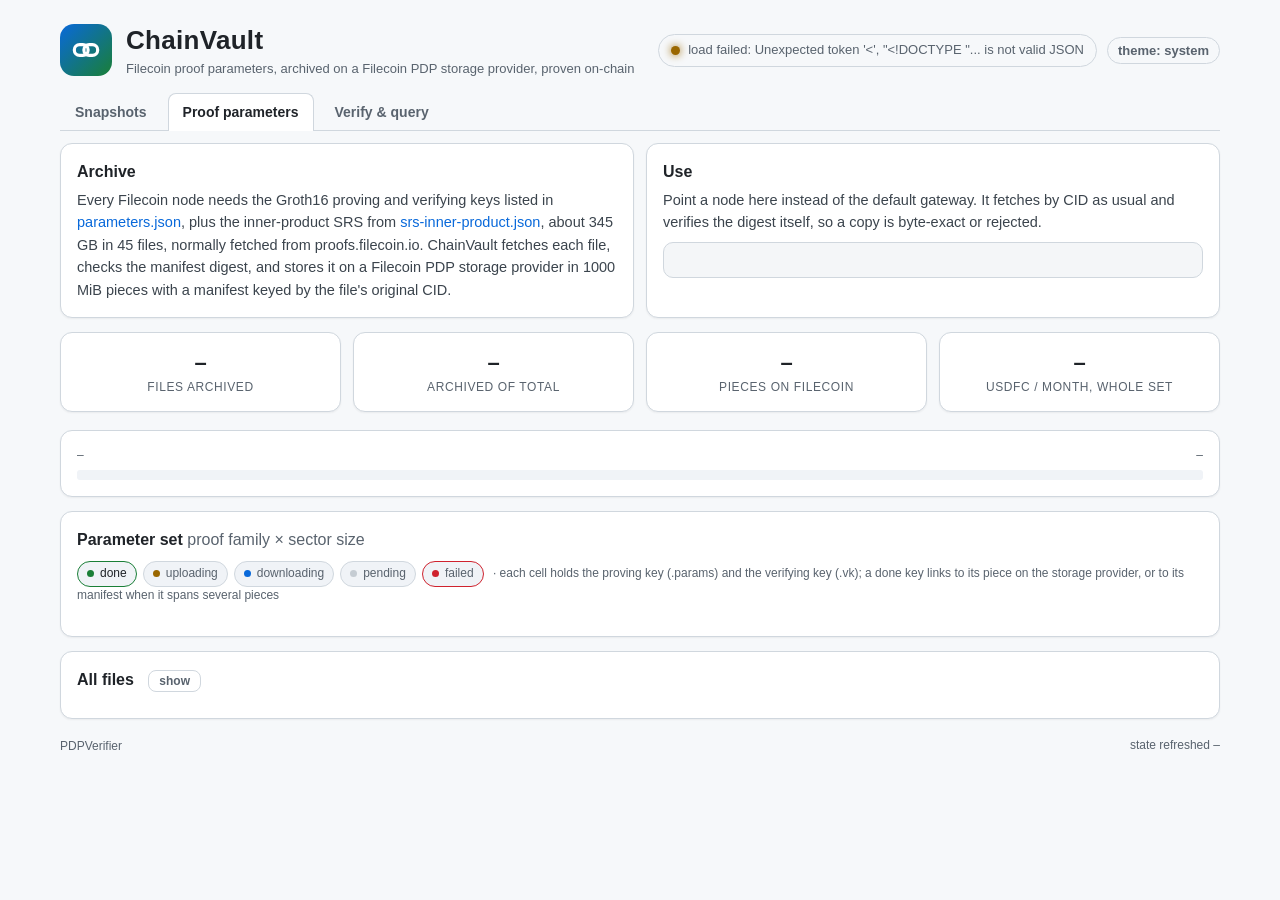
==== commit 05afa249: "params: archive the inner-product SRS from srs-inner-product.json and show it on the page (spotted b" ====
--- a/site/public/params.html
+++ b/site/public/params.html
@@ -24,7 +24,7 @@
 <nav class="tabs"><a href="/">Snapshots</a><a class="active" href="/params.html">Proof parameters</a><a href="/query.html">Verify &amp; query</a></nav>
 
 <section class="intro">
-  <div class="card"><h2>Archive</h2><p>Every Filecoin node needs the Groth16 proving and verifying keys listed in <a href="https://github.com/filecoin-project/filecoin-ffi/blob/master/parameters.json">parameters.json</a>, about 345 GB in 44 files, normally fetched from proofs.filecoin.io. ChainVault fetches each file, checks the manifest digest, and stores it on a Filecoin PDP storage provider in 1000 MiB pieces with a manifest keyed by the file's original CID.</p></div>
+  <div class="card"><h2>Archive</h2><p>Every Filecoin node needs the Groth16 proving and verifying keys listed in <a href="https://github.com/filecoin-project/filecoin-ffi/blob/master/parameters.json">parameters.json</a>, plus the inner-product SRS from <a href="https://github.com/filecoin-project/filecoin-ffi/blob/master/srs-inner-product.json">srs-inner-product.json</a>, about 345 GB in 45 files, normally fetched from proofs.filecoin.io. ChainVault fetches each file, checks the manifest digest, and stores it on a Filecoin PDP storage provider in 1000 MiB pieces with a manifest keyed by the file's original CID.</p></div>
   <div class="card"><h2>Use</h2><p>Point a node here instead of the default gateway. It fetches by CID as usual and verifies the digest itself, so a copy is byte-exact or rejected.</p><div id="usebox" class="cmdbox"></div></div>
 </section>
 
--- a/site/public/style.css
+++ b/site/public/style.css
@@ -24,7 +24,8 @@
 .provcard button { margin-top:8px; width:100% } .provcard .pstatus { font-size:12px; color:var(--muted); min-height:16px } .provcard .pstatus.ok { color:var(--accent) } .provcard .pstatus.bad { color:var(--bad) }
 .verdict { margin:0 0 10px; font-size:14px } .verdict.ok { color:var(--accent) } .verdict.bad { color:var(--bad) }
 .loads { width:100%; border-collapse:collapse; font-size:13px } .loads th { text-align:left; color:var(--muted); font-weight:500; padding:6px 10px; border-bottom:1px solid var(--line) } .loads td { padding:8px 10px; border-bottom:1px solid var(--line); vertical-align:top } .loads td.mono { font-family:ui-monospace,SFMono-Regular,Menlo,Consolas,monospace; font-size:12px; word-break:break-all }
-#results th, #results td { white-space:nowrap; padding:6px 10px } #results th { position:sticky; top:0; background:var(--card) }
+#results { margin:0 auto } #results th, #results td { white-space:nowrap; padding:6px 12px; text-align:center } #results th { position:sticky; top:0; background:var(--card) }
+.loads th, .loads td { text-align:center } .loads th:first-child, .loads td:first-child { text-align:left }
 .counters.n4 { grid-template-columns:repeat(4,minmax(0,1fr)) }
 body > section.card { margin-bottom:14px } .row.between { justify-content:space-between; margin-bottom:6px }
 .bar.big { height:10px; margin:0 }
